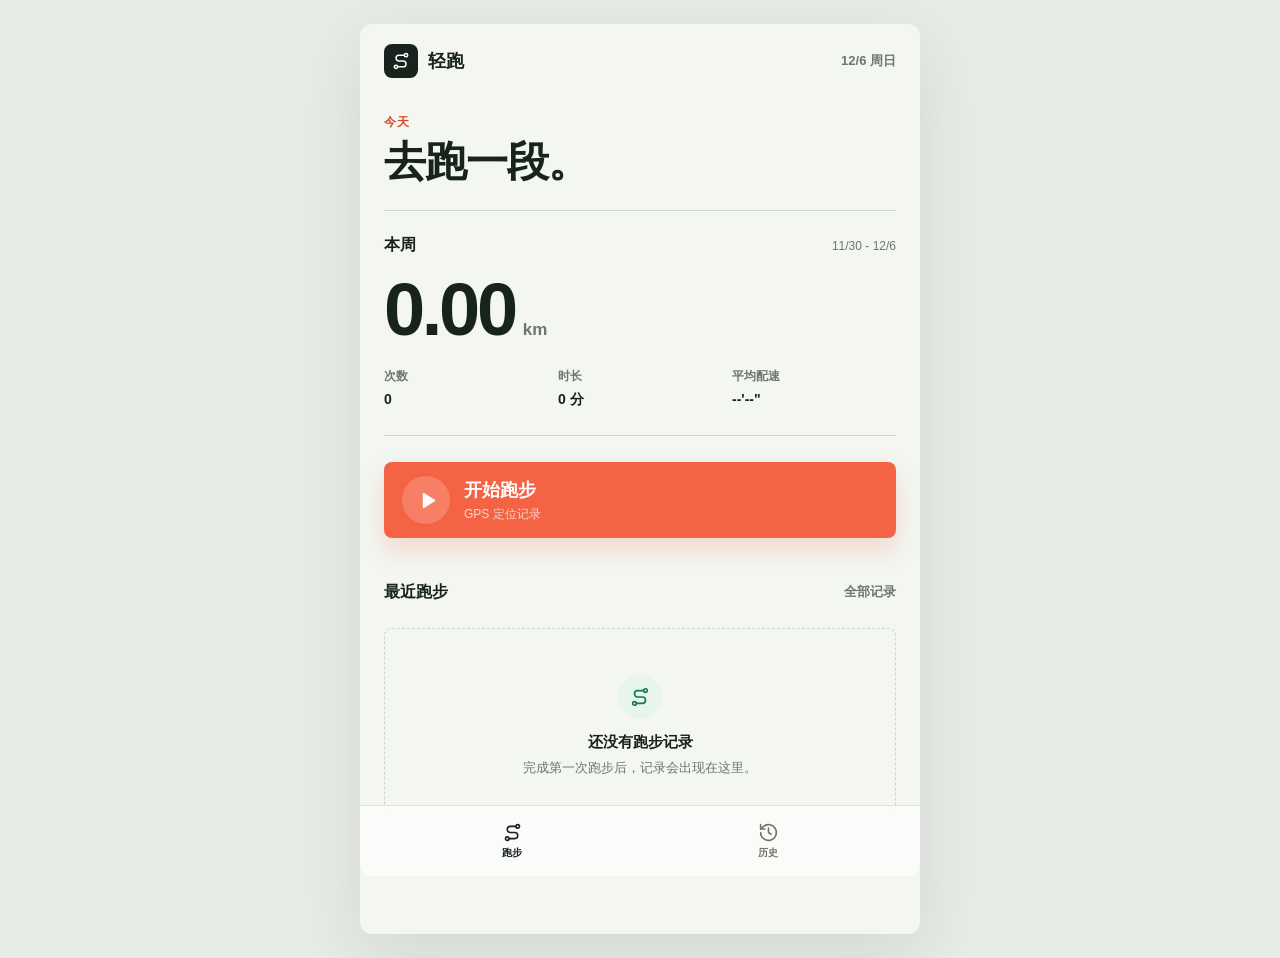
==== index.html @ bbe7cdc9 "Add files via upload" ====
<!doctype html>
<html lang="zh-CN">
  <head>
    <meta charset="UTF-8" />
    <meta name="viewport" content="width=device-width, initial-scale=1, viewport-fit=cover" />
    <meta name="theme-color" content="#f3f6f1" />
    <meta name="apple-mobile-web-app-capable" content="yes" />
    <meta name="apple-mobile-web-app-status-bar-style" content="default" />
    <meta name="apple-mobile-web-app-title" content="轻跑" />
    <meta name="format-detection" content="telephone=no" />
    <meta name="description" content="轻跑，一款专注记录跑步的手机应用。" />
    <title>轻跑</title>
    <link rel="manifest" href="./manifest.webmanifest" />
    <link rel="icon" href="./icon-192.png" sizes="192x192" />
    <link rel="apple-touch-icon" href="./apple-touch-icon.png" />
    <link rel="stylesheet" href="./styles.css" />
  </head>
  <body>
    <svg class="icon-sprite" aria-hidden="true">
      <symbol id="i-route" viewBox="0 0 24 24">
        <circle cx="6" cy="19" r="2"></circle>
        <circle cx="18" cy="5" r="2"></circle>
        <path d="M8 19h6.5a3.5 3.5 0 0 0 0-7h-5a3.5 3.5 0 0 1 0-7H16"></path>
      </symbol>
      <symbol id="i-history" viewBox="0 0 24 24">
        <path d="M3 12a9 9 0 1 0 3-6.7L3 8"></path>
        <path d="M3 3v5h5"></path>
        <path d="M12 7v5l3 2"></path>
      </symbol>
      <symbol id="i-play" viewBox="0 0 24 24">
        <path d="m8 5 11 7-11 7V5Z"></path>
      </symbol>
      <symbol id="i-pause" viewBox="0 0 24 24">
        <rect x="7" y="5" width="3.5" height="14" rx="1"></rect>
        <rect x="14" y="5" width="3.5" height="14" rx="1"></rect>
      </symbol>
      <symbol id="i-stop" viewBox="0 0 24 24">
        <rect x="6" y="6" width="12" height="12" rx="2"></rect>
      </symbol>
      <symbol id="i-arrow-left" viewBox="0 0 24 24">
        <path d="m15 18-6-6 6-6"></path>
      </symbol>
      <symbol id="i-map-pin" viewBox="0 0 24 24">
        <path d="M20 10c0 5-8 11-8 11S4 15 4 10a8 8 0 1 1 16 0Z"></path>
        <circle cx="12" cy="10" r="2.5"></circle>
      </symbol>
      <symbol id="i-navigation" viewBox="0 0 24 24">
        <path d="m3 11 18-8-8 18-2-8-8-2Z"></path>
      </symbol>
      <symbol id="i-clock" viewBox="0 0 24 24">
        <circle cx="12" cy="12" r="9"></circle>
        <path d="M12 7v5l3 2"></path>
      </symbol>
      <symbol id="i-alert" viewBox="0 0 24 24">
        <circle cx="12" cy="12" r="9"></circle>
        <path d="M12 7v6"></path>
        <path d="M12 17h.01"></path>
      </symbol>
      <symbol id="i-signal" viewBox="0 0 24 24">
        <path d="M5 18a10 10 0 0 1 14 0"></path>
        <path d="M8 15a6 6 0 0 1 8 0"></path>
        <path d="M11 12a2 2 0 0 1 2 0"></path>
        <circle cx="12" cy="19" r=".5"></circle>
      </symbol>
    </svg>

    <div class="app-shell">
      <header class="topbar" id="topbar">
        <div class="brand" aria-label="轻跑">
          <span class="brand-mark" aria-hidden="true">
            <svg class="icon"><use href="#i-route"></use></svg>
          </span>
          <span class="brand-name">轻跑</span>
        </div>
        <span class="today" id="today-label"></span>
      </header>

      <main id="main-content">
        <section class="view is-active" id="home-view" data-view="home" aria-labelledby="home-title">
          <div class="page-intro">
            <p class="eyebrow">今天</p>
            <h1 id="home-title">去跑一段。</h1>
          </div>

          <section class="week-band" aria-labelledby="week-label">
            <div class="band-heading">
              <h2 id="week-label">本周</h2>
              <span id="week-range"></span>
            </div>
            <div class="week-distance">
              <span class="stat-number" id="week-distance">0.00</span>
              <span class="stat-unit">km</span>
            </div>
            <div class="week-meta">
              <div>
                <span class="meta-label">次数</span>
                <strong id="week-count">0</strong>
              </div>
              <div>
                <span class="meta-label">时长</span>
                <strong id="week-duration">0 分</strong>
              </div>
              <div>
                <span class="meta-label">平均配速</span>
                <strong id="week-pace">--'--"</strong>
              </div>
            </div>
          </section>

          <button class="start-button" id="start-run-button" type="button">
            <span class="start-icon">
              <svg class="icon"><use href="#i-play"></use></svg>
            </span>
            <span>
              <strong>开始跑步</strong>
              <small>GPS 定位记录</small>
            </span>
          </button>

          <section class="recent-section" aria-labelledby="recent-title">
            <div class="section-heading">
              <h2 id="recent-title">最近跑步</h2>
              <button class="text-button" type="button" data-go-history>全部记录</button>
            </div>
            <div id="latest-run"></div>
          </section>
        </section>

        <section class="view" id="history-view" data-view="history" aria-labelledby="history-title">
          <div class="page-intro history-intro">
            <p class="eyebrow">记录</p>
            <h1 id="history-title">跑步历史</h1>
          </div>
          <section class="history-summary" aria-label="历史统计">
            <div>
              <span>累计距离</span>
              <strong id="total-distance">0.00 km</strong>
            </div>
            <div>
              <span>累计次数</span>
              <strong id="total-count">0 次</strong>
            </div>
          </section>
          <div id="history-list" class="history-list"></div>
        </section>

        <section class="view" id="record-view" data-view="record" aria-labelledby="record-title">
          <button class="back-button" id="record-back-button" type="button">
            <svg class="icon"><use href="#i-arrow-left"></use></svg>
            <span>返回</span>
          </button>
          <div class="record-heading">
            <p class="eyebrow" id="record-date"></p>
            <h1 id="record-title">跑步记录</h1>
          </div>
          <section class="record-distance-block">
            <span class="record-distance" id="record-distance">0.00</span>
            <span class="stat-unit">km</span>
          </section>
          <section class="route-panel" aria-label="跑步路线">
            <div class="route-canvas" id="record-route"></div>
          </section>
          <div class="record-stats">
            <div>
              <svg class="icon"><use href="#i-clock"></use></svg>
              <span>跑步时长</span>
              <strong id="record-duration">00:00</strong>
            </div>
            <div>
              <svg class="icon"><use href="#i-navigation"></use></svg>
              <span>平均配速</span>
              <strong id="record-pace">--'--"</strong>
            </div>
          </div>
          <p class="record-note" id="record-note"></p>
        </section>
      </main>

      <nav class="tabbar" id="tabbar" aria-label="主导航">
        <button class="tab is-active" type="button" data-tab="home" aria-current="page">
          <svg class="icon"><use href="#i-route"></use></svg>
          <span>跑步</span>
        </button>
        <button class="tab" type="button" data-tab="history">
          <svg class="icon"><use href="#i-history"></use></svg>
          <span>历史</span>
        </button>
      </nav>
    </div>

    <section class="run-screen" id="run-view" aria-labelledby="run-title" hidden>
      <header class="run-header">
        <div>
          <p class="eyebrow" id="run-kicker">准备出发</p>
          <h1 id="run-title">跑步中</h1>
        </div>
        <div class="gps-badge" id="gps-badge">
          <span class="status-dot"></span>
          <span id="gps-label">正在定位</span>
        </div>
      </header>

      <div class="run-reading">
        <p class="run-label">距离</p>
        <div class="run-distance-line">
          <span id="live-distance">0.00</span>
          <small>km</small>
        </div>
      </div>

      <div class="live-grid">
        <div>
          <span class="meta-label">时长</span>
          <strong id="live-duration">00:00</strong>
        </div>
        <div>
          <span class="meta-label">平均配速</span>
          <strong id="live-pace">--'--"</strong>
        </div>
      </div>

      <div class="signal-message" id="signal-message" role="status">
        <span class="signal-symbol">
          <svg class="icon"><use href="#i-signal"></use></svg>
        </span>
        <p id="signal-text">正在获取准确位置，请稍候。</p>
      </div>

      <div class="live-route" id="live-route" aria-label="当前路线"></div>

      <div class="run-controls">
        <button class="control-button control-secondary" id="pause-button" type="button" disabled>
          <svg class="icon"><use href="#i-pause"></use></svg>
          <span>暂停</span>
        </button>
        <button class="control-button control-danger" id="end-button" type="button" disabled>
          <svg class="icon"><use href="#i-stop"></use></svg>
          <span>结束</span>
        </button>
      </div>
    </section>

    <dialog class="app-dialog" id="app-dialog">
      <div class="dialog-content">
        <span class="dialog-icon" id="dialog-icon">
          <svg class="icon"><use href="#i-alert"></use></svg>
        </span>
        <h2 id="dialog-title">提示</h2>
        <p id="dialog-message"></p>
        <div class="dialog-actions" id="dialog-actions"></div>
      </div>
    </dialog>

    <div class="toast" id="toast" role="status" aria-live="polite"></div>

    <noscript>
      <div class="noscript">请开启 JavaScript 后使用轻跑。</div>
    </noscript>

    <script type="module" src="./app.js"></script>
  </body>
</html>
---- styles.css ----
:root {
  color-scheme: light;
  --bg: #f3f6f1;
  --surface: #fbfcfa;
  --surface-strong: #ffffff;
  --ink: #17231c;
  --muted: #6c776f;
  --line: #dce4dd;
  --line-strong: #cbd6cd;
  --coral: #f46343;
  --coral-dark: #d84b2d;
  --coral-soft: #fff0eb;
  --mint: #cbefda;
  --mint-soft: #e8f5ed;
  --green: #18784d;
  --danger: #be3d2a;
  --shadow: 0 16px 44px rgb(26 43 33 / 10%);
  --font:
    -apple-system, BlinkMacSystemFont, "SF Pro Display", "Segoe UI", "PingFang SC",
    "Hiragino Sans GB", "Microsoft YaHei", sans-serif;
}

* {
  box-sizing: border-box;
}

[hidden] {
  display: none !important;
}

html {
  background: var(--bg);
  -webkit-text-size-adjust: 100%;
  text-size-adjust: 100%;
}

body {
  min-width: 320px;
  min-height: 100vh;
  margin: 0;
  background: var(--bg);
  color: var(--ink);
  font-family: var(--font);
  overscroll-behavior-y: none;
  -webkit-font-smoothing: antialiased;
}

button {
  margin: 0;
  border: 0;
  color: inherit;
  font: inherit;
  -webkit-tap-highlight-color: transparent;
}

button:not(:disabled) {
  cursor: pointer;
}

button:disabled {
  cursor: default;
}

button:focus-visible {
  outline: 3px solid rgb(244 99 67 / 34%);
  outline-offset: 3px;
}

.icon-sprite {
  position: absolute;
  width: 0;
  height: 0;
  overflow: hidden;
}

.icon {
  width: 22px;
  height: 22px;
  fill: none;
  stroke: currentColor;
  stroke-linecap: round;
  stroke-linejoin: round;
  stroke-width: 1.8;
}

.app-shell {
  position: relative;
  width: 100%;
  max-width: 560px;
  min-height: 100vh;
  margin: 0 auto;
  background: var(--bg);
}

.topbar {
  display: flex;
  align-items: center;
  justify-content: space-between;
  min-height: calc(68px + env(safe-area-inset-top));
  padding: calc(18px + env(safe-area-inset-top)) 24px 12px;
}

.brand {
  display: flex;
  gap: 10px;
  align-items: center;
}

.brand-mark {
  display: grid;
  width: 34px;
  height: 34px;
  place-items: center;
  border-radius: 8px;
  background: var(--ink);
  color: var(--surface);
}

.brand-mark .icon {
  width: 20px;
  height: 20px;
}

.brand-name {
  font-size: 18px;
  font-weight: 750;
  letter-spacing: 0;
}

.today {
  color: var(--muted);
  font-size: 13px;
  font-weight: 600;
}

#main-content {
  padding: 0 24px calc(108px + env(safe-area-inset-bottom));
}

.view {
  display: none;
  animation: view-in 180ms ease-out;
}

.view.is-active {
  display: block;
}

.page-intro {
  padding: 22px 0 26px;
}

.eyebrow {
  margin: 0 0 8px;
  color: var(--coral-dark);
  font-size: 12px;
  font-weight: 800;
  letter-spacing: 0.08em;
}

h1,
h2,
p {
  overflow-wrap: anywhere;
}

h1 {
  margin: 0;
  font-size: clamp(32px, 9vw, 42px);
  font-weight: 760;
  letter-spacing: -0.025em;
  line-height: 1.08;
}

h2 {
  margin: 0;
  font-size: 16px;
  font-weight: 750;
}

.week-band {
  padding: 24px 0 26px;
  border-top: 1px solid var(--line-strong);
  border-bottom: 1px solid var(--line-strong);
}

.band-heading {
  display: flex;
  align-items: baseline;
  justify-content: space-between;
  margin-bottom: 20px;
}

.band-heading span {
  color: var(--muted);
  font-size: 12px;
}

.week-distance {
  display: flex;
  align-items: baseline;
  gap: 8px;
  min-width: 0;
  margin-bottom: 24px;
}

.stat-number {
  font-size: clamp(54px, 15vw, 74px);
  font-variant-numeric: tabular-nums;
  font-weight: 720;
  letter-spacing: -0.045em;
  line-height: 0.92;
}

.stat-unit {
  color: var(--muted);
  font-size: 17px;
  font-weight: 700;
}

.week-meta {
  display: grid;
  grid-template-columns: repeat(3, minmax(0, 1fr));
  gap: 10px;
}

.week-meta > div {
  min-width: 0;
}

.week-meta strong {
  display: block;
  margin-top: 6px;
  font-size: 14px;
  font-variant-numeric: tabular-nums;
  font-weight: 700;
}

.meta-label {
  display: block;
  color: var(--muted);
  font-size: 12px;
  font-weight: 600;
}

.start-button {
  display: flex;
  width: 100%;
  min-height: 76px;
  margin: 26px 0 32px;
  padding: 13px 18px;
  align-items: center;
  gap: 14px;
  border-radius: 8px;
  background: var(--coral);
  box-shadow: 0 12px 24px rgb(244 99 67 / 20%);
  color: white;
  text-align: left;
  transition:
    background 150ms ease,
    transform 150ms ease;
}

.start-button:active {
  background: var(--coral-dark);
  transform: scale(0.985);
}

.start-icon {
  display: grid;
  flex: 0 0 48px;
  width: 48px;
  height: 48px;
  place-items: center;
  border-radius: 50%;
  background: rgb(255 255 255 / 18%);
}

.start-icon .icon {
  width: 23px;
  height: 23px;
  margin-left: 2px;
  fill: currentColor;
  stroke: currentColor;
}

.start-button strong,
.start-button small {
  display: block;
}

.start-button strong {
  font-size: 18px;
  font-weight: 760;
}

.start-button small {
  margin-top: 4px;
  color: rgb(255 255 255 / 72%);
  font-size: 12px;
}

.section-heading {
  display: flex;
  align-items: center;
  justify-content: space-between;
  margin-bottom: 14px;
}

.text-button {
  display: inline-flex;
  min-height: 44px;
  padding: 8px 0 8px 12px;
  align-items: center;
  background: transparent;
  color: var(--muted);
  font-size: 13px;
  font-weight: 650;
}

.recent-item {
  display: flex;
  width: 100%;
  min-height: 94px;
  padding: 16px 0;
  align-items: center;
  justify-content: space-between;
  gap: 18px;
  border-top: 1px solid var(--line);
  background: transparent;
  text-align: left;
}

.recent-item:last-child {
  border-bottom: 1px solid var(--line);
}

.run-item-date {
  display: block;
  margin-bottom: 6px;
  color: var(--muted);
  font-size: 12px;
  font-weight: 600;
}

.run-item-metrics {
  display: flex;
  align-items: baseline;
  gap: 8px;
}

.run-item-distance {
  font-size: 25px;
  font-variant-numeric: tabular-nums;
  font-weight: 720;
  letter-spacing: -0.02em;
}

.run-item-unit {
  color: var(--muted);
  font-size: 12px;
  font-weight: 650;
}

.run-item-details {
  flex: 0 0 auto;
  color: var(--muted);
  font-size: 12px;
  font-variant-numeric: tabular-nums;
  text-align: right;
  line-height: 1.7;
}

.empty-block {
  padding: 46px 20px;
  border: 1px dashed var(--line-strong);
  border-radius: 8px;
  text-align: center;
}

.empty-icon {
  display: grid;
  width: 44px;
  height: 44px;
  margin: 0 auto 14px;
  place-items: center;
  border-radius: 50%;
  background: var(--mint-soft);
  color: var(--green);
}

.empty-block h3 {
  margin: 0 0 6px;
  font-size: 15px;
}

.empty-block p {
  margin: 0;
  color: var(--muted);
  font-size: 13px;
  line-height: 1.6;
}

.history-intro {
  padding-bottom: 20px;
}

.history-summary {
  display: grid;
  grid-template-columns: 1fr 1fr;
  margin-bottom: 30px;
  border-top: 1px solid var(--line-strong);
  border-bottom: 1px solid var(--line-strong);
}

.history-summary div {
  padding: 18px 0;
}

.history-summary div + div {
  padding-left: 18px;
  border-left: 1px solid var(--line);
}

.history-summary span {
  display: block;
  margin-bottom: 7px;
  color: var(--muted);
  font-size: 12px;
  font-weight: 600;
}

.history-summary strong {
  font-size: 17px;
  font-variant-numeric: tabular-nums;
}

.history-list:not(:empty) {
  padding-top: 2px;
}

.history-button {
  display: grid;
  width: 100%;
  min-height: 86px;
  padding: 17px 0;
  grid-template-columns: 48px minmax(0, 1fr) auto;
  align-items: center;
  gap: 14px;
  border-top: 1px solid var(--line);
  background: transparent;
  text-align: left;
}

.history-button:last-child {
  border-bottom: 1px solid var(--line);
}

.date-tile {
  display: flex;
  width: 48px;
  height: 48px;
  flex-direction: column;
  align-items: center;
  justify-content: center;
  border-radius: 8px;
  background: var(--surface-strong);
}

.date-tile strong {
  font-size: 17px;
  font-variant-numeric: tabular-nums;
  line-height: 1.1;
}

.date-tile span {
  margin-top: 4px;
  color: var(--muted);
  font-size: 10px;
}

.history-main {
  min-width: 0;
}

.history-main strong {
  display: block;
  font-size: 16px;
  font-variant-numeric: tabular-nums;
}

.history-main span {
  display: block;
  margin-top: 5px;
  color: var(--muted);
  font-size: 12px;
}

.history-arrow {
  color: var(--muted);
  font-size: 22px;
  transform: rotate(180deg);
}

.back-button {
  display: inline-flex;
  min-height: 44px;
  margin-left: -10px;
  padding: 8px 10px;
  align-items: center;
  gap: 3px;
  background: transparent;
  color: var(--muted);
  font-size: 14px;
  font-weight: 650;
}

.record-heading {
  padding: 14px 0 10px;
}

.record-heading h1 {
  font-size: 30px;
}

.record-distance-block {
  display: flex;
  align-items: baseline;
  gap: 9px;
  padding: 10px 0 24px;
}

.record-distance {
  font-size: clamp(58px, 17vw, 78px);
  font-variant-numeric: tabular-nums;
  font-weight: 720;
  letter-spacing: -0.045em;
  line-height: 1;
}

.route-panel {
  position: relative;
  overflow: hidden;
  width: 100%;
  aspect-ratio: 16 / 10;
  border: 1px solid var(--line);
  border-radius: 8px;
  background: var(--mint-soft);
}

.route-canvas {
  width: 100%;
  height: 100%;
}

.route-canvas svg {
  display: block;
  width: 100%;
  height: 100%;
}

.route-empty {
  display: grid;
  width: 100%;
  height: 100%;
  padding: 24px;
  place-content: center;
  justify-items: center;
  gap: 8px;
  color: var(--muted);
  text-align: center;
}

.route-empty .icon {
  width: 28px;
  height: 28px;
  color: var(--green);
}

.route-empty p {
  margin: 0;
  font-size: 13px;
}

.record-stats {
  display: grid;
  grid-template-columns: 1fr 1fr;
  margin-top: 20px;
  border-top: 1px solid var(--line-strong);
  border-bottom: 1px solid var(--line-strong);
}

.record-stats > div {
  padding: 19px 0;
}

.record-stats > div + div {
  padding-left: 18px;
  border-left: 1px solid var(--line);
}

.record-stats .icon {
  width: 17px;
  height: 17px;
  margin-bottom: 9px;
  color: var(--muted);
}

.record-stats span {
  display: block;
  margin-bottom: 7px;
  color: var(--muted);
  font-size: 12px;
}

.record-stats strong {
  font-size: 18px;
  font-variant-numeric: tabular-nums;
}

.record-note {
  margin: 16px 0 0;
  color: var(--muted);
  font-size: 12px;
  line-height: 1.65;
}

.tabbar {
  position: fixed;
  z-index: 20;
  right: 0;
  bottom: 0;
  left: 50%;
  display: grid;
  width: min(100%, 560px);
  padding: 8px 24px calc(8px + env(safe-area-inset-bottom));
  grid-template-columns: 1fr 1fr;
  border-top: 1px solid var(--line);
  background: rgb(251 252 250 / 96%);
  transform: translateX(-50%);
  backdrop-filter: blur(16px);
  -webkit-backdrop-filter: blur(16px);
}

.tab {
  display: flex;
  min-height: 54px;
  flex-direction: column;
  align-items: center;
  justify-content: center;
  gap: 3px;
  border-radius: 8px;
  background: transparent;
  color: var(--muted);
  font-size: 10px;
  font-weight: 650;
}

.tab .icon {
  width: 21px;
  height: 21px;
}

.tab.is-active {
  color: var(--ink);
}

.run-screen {
  position: fixed;
  z-index: 30;
  top: 0;
  bottom: 0;
  left: 50%;
  display: flex;
  width: min(100%, 560px);
  min-height: 100dvh;
  padding:
    calc(24px + env(safe-area-inset-top)) 24px
    calc(22px + env(safe-area-inset-bottom));
  flex-direction: column;
  overflow: auto;
  background: var(--bg);
  transform: translateX(-50%);
}

.run-header {
  display: flex;
  align-items: flex-start;
  justify-content: space-between;
  gap: 20px;
}

.run-header h1 {
  font-size: 26px;
}

.gps-badge {
  display: flex;
  min-height: 30px;
  padding: 7px 10px;
  align-items: center;
  gap: 6px;
  border: 1px solid var(--line);
  border-radius: 999px;
  background: var(--surface);
  color: var(--muted);
  font-size: 11px;
  font-weight: 650;
  white-space: nowrap;
}

.status-dot {
  width: 7px;
  height: 7px;
  border-radius: 50%;
  background: #d7a42c;
}

.gps-badge.is-live {
  color: var(--green);
}

.gps-badge.is-live .status-dot {
  background: #25a56b;
}

.gps-badge.is-warning .status-dot {
  background: var(--coral);
}

.run-reading {
  padding: 24px 0 20px;
}

.run-label {
  margin: 0 0 4px;
  color: var(--muted);
  font-size: 13px;
  font-weight: 650;
}

.run-distance-line {
  display: flex;
  align-items: baseline;
  gap: 9px;
  min-width: 0;
}

#live-distance {
  font-size: clamp(68px, 23vw, 104px);
  font-variant-numeric: tabular-nums;
  font-weight: 730;
  letter-spacing: -0.055em;
  line-height: 0.92;
}

.run-distance-line small {
  color: var(--muted);
  font-size: 17px;
  font-weight: 700;
}

.live-grid {
  display: grid;
  padding: 20px 0;
  grid-template-columns: 1fr 1fr;
  border-top: 1px solid var(--line-strong);
  border-bottom: 1px solid var(--line-strong);
}

.live-grid > div + div {
  padding-left: 22px;
  border-left: 1px solid var(--line);
}

.live-grid strong {
  display: block;
  margin-top: 7px;
  font-size: 24px;
  font-variant-numeric: tabular-nums;
}

.signal-message {
  display: flex;
  margin-top: 14px;
  padding: 12px 14px;
  align-items: center;
  gap: 10px;
  border-radius: 8px;
  background: var(--surface);
  color: var(--muted);
}

.signal-message.is-warning {
  background: var(--coral-soft);
  color: var(--danger);
}

.signal-message.is-good {
  background: var(--mint-soft);
  color: var(--green);
}

.signal-symbol {
  display: grid;
  flex: 0 0 30px;
  width: 30px;
  height: 30px;
  place-items: center;
  border-radius: 50%;
  background: rgb(255 255 255 / 55%);
}

.signal-symbol .icon {
  width: 17px;
  height: 17px;
}

.signal-message p {
  margin: 0;
  font-size: 12px;
  font-weight: 600;
  line-height: 1.45;
}

.live-route {
  position: relative;
  flex: 1 1 130px;
  min-height: 104px;
}

.live-route svg {
  display: block;
  width: 100%;
  height: 100%;
}

.live-route-empty {
  position: absolute;
  inset: 0;
  display: grid;
  place-items: center;
  color: var(--muted);
  font-size: 12px;
}

.run-controls {
  display: grid;
  grid-template-columns: 1fr 1fr;
  gap: 12px;
  padding-top: 16px;
}

.control-button {
  display: flex;
  min-height: 64px;
  align-items: center;
  justify-content: center;
  gap: 9px;
  border-radius: 8px;
  font-size: 16px;
  font-weight: 720;
}

.control-button:disabled {
  opacity: 0.45;
}

.control-secondary {
  background: var(--ink);
  color: white;
}

.control-secondary.is-resume {
  background: var(--green);
}

.control-danger {
  border: 1px solid rgb(244 99 67 / 24%);
  background: var(--coral-soft);
  color: var(--danger);
}

.app-dialog {
  width: min(calc(100% - 40px), 420px);
  max-width: none;
  padding: 0;
  border: 0;
  border-radius: 12px;
  background: var(--surface-strong);
  box-shadow: var(--shadow);
  color: var(--ink);
}

.app-dialog::backdrop {
  background: rgb(15 26 19 / 44%);
  backdrop-filter: blur(4px);
  -webkit-backdrop-filter: blur(4px);
}

.dialog-content {
  padding: 26px 24px 20px;
}

.dialog-icon {
  display: none;
  width: 42px;
  height: 42px;
  margin-bottom: 16px;
  place-items: center;
  border-radius: 50%;
  background: var(--coral-soft);
  color: var(--danger);
}

.dialog-icon.is-visible {
  display: grid;
}

.app-dialog h2 {
  margin-bottom: 9px;
  font-size: 21px;
}

.app-dialog p {
  margin: 0;
  color: var(--muted);
  font-size: 14px;
  line-height: 1.65;
  white-space: pre-line;
}

.dialog-actions {
  display: grid;
  gap: 9px;
  margin-top: 24px;
}

.dialog-actions button {
  min-height: 50px;
  padding: 11px 16px;
  border-radius: 8px;
  background: var(--ink);
  color: white;
  font-size: 15px;
  font-weight: 700;
}

.dialog-actions button.is-secondary {
  border: 1px solid var(--line);
  background: var(--surface);
  color: var(--ink);
}

.dialog-actions button.is-danger {
  background: var(--coral);
}

.toast {
  position: fixed;
  z-index: 50;
  right: 24px;
  bottom: calc(100px + env(safe-area-inset-bottom));
  left: 24px;
  width: fit-content;
  max-width: min(360px, calc(100% - 48px));
  margin: 0 auto;
  padding: 11px 16px;
  border-radius: 8px;
  background: var(--ink);
  box-shadow: var(--shadow);
  color: white;
  font-size: 13px;
  font-weight: 600;
  opacity: 0;
  pointer-events: none;
  transform: translateY(8px);
  transition:
    opacity 160ms ease,
    transform 160ms ease;
}

.toast.is-visible {
  opacity: 1;
  transform: translateY(0);
}

.noscript {
  position: fixed;
  inset: 20px;
  z-index: 100;
  display: grid;
  place-items: center;
  border-radius: 8px;
  background: var(--surface);
  color: var(--ink);
  font-weight: 700;
}

@keyframes view-in {
  from {
    opacity: 0;
    transform: translateY(4px);
  }
  to {
    opacity: 1;
    transform: translateY(0);
  }
}

@media (min-width: 700px) {
  body {
    padding: 24px 0;
    background: #e7ece7;
  }

  .app-shell {
    min-height: calc(100vh - 48px);
    border-radius: 12px;
    box-shadow: 0 22px 70px rgb(26 43 33 / 10%);
    overflow: hidden;
  }

  .tabbar {
    bottom: 24px;
    border-radius: 0 0 12px 12px;
  }

  .run-screen {
    top: 24px;
    bottom: 24px;
    min-height: auto;
    border-radius: 12px;
  }
}

@media (max-width: 359px) {
  .topbar,
  #main-content,
  .run-screen {
    padding-right: 18px;
    padding-left: 18px;
  }

  .tabbar {
    padding-right: 18px;
    padding-left: 18px;
  }

  #live-distance {
    font-size: 64px;
  }
}

@media (prefers-reduced-motion: reduce) {
  *,
  *::before,
  *::after {
    scroll-behavior: auto !important;
    animation-duration: 0.01ms !important;
    animation-iteration-count: 1 !important;
    transition-duration: 0.01ms !important;
  }
}
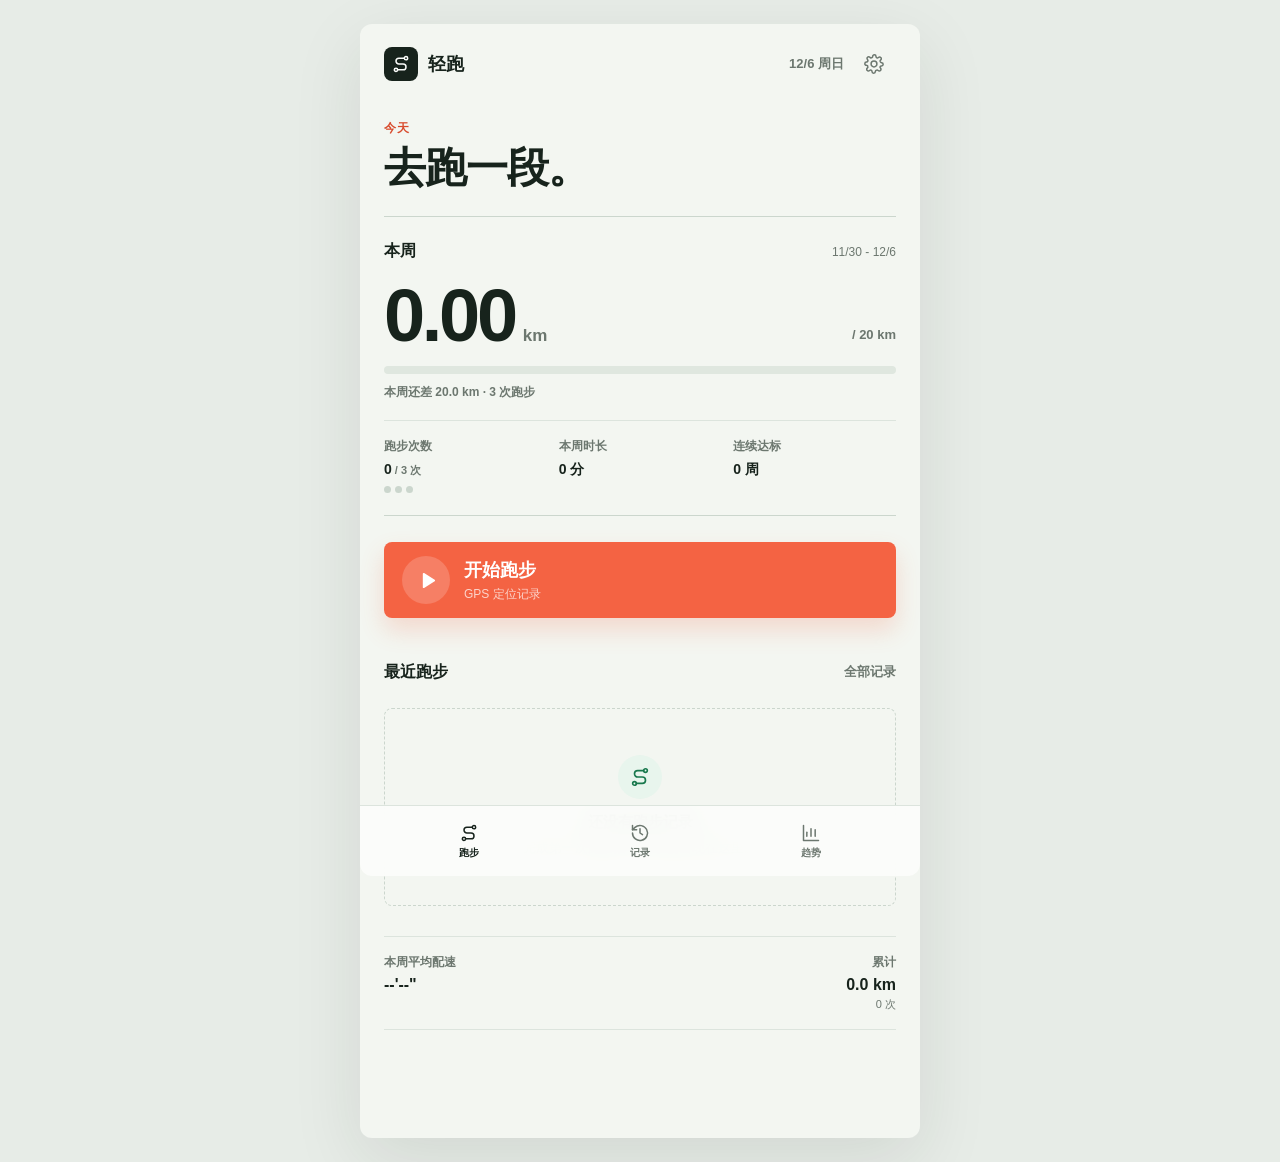
==== commit 6b153a61: "Add files via upload" ====
--- a/index.html
+++ b/index.html
@@ -14,6 +14,7 @@
     <link rel="icon" href="./icon-192.png" sizes="192x192" />
     <link rel="apple-touch-icon" href="./apple-touch-icon.png" />
     <link rel="stylesheet" href="./styles.css" />
+    <link rel="stylesheet" href="./styles-v2.css" />
   </head>
   <body>
     <svg class="icon-sprite" aria-hidden="true">
@@ -62,6 +63,58 @@
         <path d="M11 12a2 2 0 0 1 2 0"></path>
         <circle cx="12" cy="19" r=".5"></circle>
       </symbol>
+      <symbol id="i-chart" viewBox="0 0 24 24">
+        <path d="M3 3v18h18"></path>
+        <path d="M7 16v-5"></path>
+        <path d="M12 16V7"></path>
+        <path d="M17 16v-8"></path>
+      </symbol>
+      <symbol id="i-settings" viewBox="0 0 24 24">
+        <path d="M12 15.5a3.5 3.5 0 1 0 0-7 3.5 3.5 0 0 0 0 7Z"></path>
+        <path d="M19.4 15a1.7 1.7 0 0 0 .34 1.88l.06.06a2 2 0 1 1-2.83 2.83l-.06-.06A1.7 1.7 0 0 0 15 19.4a1.7 1.7 0 0 0-1 .6 1.7 1.7 0 0 0-.4 1.1V21a2 2 0 1 1-4 0v-.09A1.7 1.7 0 0 0 8.6 19.4a1.7 1.7 0 0 0-1.88.34l-.06.06a2 2 0 1 1-2.83-2.83l.06-.06A1.7 1.7 0 0 0 4.6 15a1.7 1.7 0 0 0-.6-1 1.7 1.7 0 0 0-1.1-.4H3a2 2 0 1 1 0-4h.09A1.7 1.7 0 0 0 4.6 8.6a1.7 1.7 0 0 0-.34-1.88l-.06-.06a2 2 0 1 1 2.83-2.83l.06.06A1.7 1.7 0 0 0 9 4.6a1.7 1.7 0 0 0 1-.6 1.7 1.7 0 0 0 .4-1.1V3a2 2 0 1 1 4 0v.09A1.7 1.7 0 0 0 15.4 4.6a1.7 1.7 0 0 0 1.88-.34l.06-.06a2 2 0 1 1 2.83 2.83l-.06.06A1.7 1.7 0 0 0 19.4 9c.13.37.35.7.64.97.3.27.68.42 1.08.43H21a2 2 0 1 1 0 4h-.09a1.7 1.7 0 0 0-1.51.6Z"></path>
+      </symbol>
+      <symbol id="i-download" viewBox="0 0 24 24">
+        <path d="M12 3v12"></path>
+        <path d="m7 10 5 5 5-5"></path>
+        <path d="M5 21h14"></path>
+      </symbol>
+      <symbol id="i-upload" viewBox="0 0 24 24">
+        <path d="M12 16V4"></path>
+        <path d="m7 9 5-5 5 5"></path>
+        <path d="M5 21h14"></path>
+      </symbol>
+      <symbol id="i-trash" viewBox="0 0 24 24">
+        <path d="M3 6h18"></path>
+        <path d="M8 6V4h8v2"></path>
+        <path d="m19 6-1 15H6L5 6"></path>
+        <path d="M10 11v5"></path>
+        <path d="M14 11v5"></path>
+      </symbol>
+      <symbol id="i-trophy" viewBox="0 0 24 24">
+        <path d="M8 21h8"></path>
+        <path d="M12 17v4"></path>
+        <path d="M7 4h10v4a5 5 0 0 1-10 0V4Z"></path>
+        <path d="M7 6H4v2a4 4 0 0 0 4 4"></path>
+        <path d="M17 6h3v2a4 4 0 0 1-4 4"></path>
+      </symbol>
+      <symbol id="i-target" viewBox="0 0 24 24">
+        <circle cx="12" cy="12" r="9"></circle>
+        <circle cx="12" cy="12" r="5"></circle>
+        <circle cx="12" cy="12" r="1"></circle>
+      </symbol>
+      <symbol id="i-calendar" viewBox="0 0 24 24">
+        <rect x="3" y="5" width="18" height="16" rx="2"></rect>
+        <path d="M16 3v4"></path>
+        <path d="M8 3v4"></path>
+        <path d="M3 10h18"></path>
+      </symbol>
+      <symbol id="i-chevron-right" viewBox="0 0 24 24">
+        <path d="m9 18 6-6-6-6"></path>
+      </symbol>
+      <symbol id="i-close" viewBox="0 0 24 24">
+        <path d="M18 6 6 18"></path>
+        <path d="m6 6 12 12"></path>
+      </symbol>
     </svg>
 
     <div class="app-shell">
@@ -72,7 +125,12 @@
           </span>
           <span class="brand-name">轻跑</span>
         </div>
-        <span class="today" id="today-label"></span>
+        <div class="topbar-actions">
+          <span class="today" id="today-label"></span>
+          <button class="icon-button" id="settings-button" type="button" aria-label="打开设置">
+            <svg class="icon"><use href="#i-settings"></use></svg>
+          </button>
+        </div>
       </header>
 
       <main id="main-content">
@@ -82,27 +140,43 @@
             <h1 id="home-title">去跑一段。</h1>
           </div>
 
-          <section class="week-band" aria-labelledby="week-label">
+          <section class="goal-band" aria-labelledby="week-label">
             <div class="band-heading">
               <h2 id="week-label">本周</h2>
               <span id="week-range"></span>
             </div>
-            <div class="week-distance">
-              <span class="stat-number" id="week-distance">0.00</span>
-              <span class="stat-unit">km</span>
-            </div>
-            <div class="week-meta">
+            <div class="goal-distance-line">
+              <div class="week-distance">
+                <span class="stat-number" id="week-distance">0.00</span>
+                <span class="stat-unit">km</span>
+              </div>
+              <span class="goal-target" id="week-distance-target">/ 20 km</span>
+            </div>
+            <div
+              class="goal-progress"
+              id="week-distance-progress"
+              role="progressbar"
+              aria-label="周距离目标"
+              aria-valuemin="0"
+              aria-valuemax="20"
+              aria-valuenow="0"
+            >
+              <span id="week-distance-bar"></span>
+            </div>
+            <p class="goal-remaining" id="week-goal-remaining">本周还差 20.0 km</p>
+            <div class="goal-meta">
               <div>
-                <span class="meta-label">次数</span>
-                <strong id="week-count">0</strong>
+                <span class="meta-label">跑步次数</span>
+                <strong><span id="week-count">0</span><small id="week-count-target"> / 3 次</small></strong>
+                <div class="goal-dots" id="week-count-dots" aria-hidden="true"></div>
               </div>
               <div>
-                <span class="meta-label">时长</span>
+                <span class="meta-label">本周时长</span>
                 <strong id="week-duration">0 分</strong>
               </div>
               <div>
-                <span class="meta-label">平均配速</span>
-                <strong id="week-pace">--'--"</strong>
+                <span class="meta-label">连续达标</span>
+                <strong><span id="goal-streak">0</span> 周</strong>
               </div>
             </div>
           </section>
@@ -124,12 +198,14 @@
             </div>
             <div id="latest-run"></div>
           </section>
+
+          <section class="week-note-band" id="home-week-note" aria-label="本周概览"></section>
         </section>
 
         <section class="view" id="history-view" data-view="history" aria-labelledby="history-title">
           <div class="page-intro history-intro">
             <p class="eyebrow">记录</p>
-            <h1 id="history-title">跑步历史</h1>
+            <h1 id="history-title">每一次都算数</h1>
           </div>
           <section class="history-summary" aria-label="历史统计">
             <div>
@@ -144,11 +220,141 @@
           <div id="history-list" class="history-list"></div>
         </section>
 
-        <section class="view" id="record-view" data-view="record" aria-labelledby="record-title">
-          <button class="back-button" id="record-back-button" type="button">
+        <section class="view" id="trends-view" data-view="trends" aria-labelledby="trends-title">
+          <div class="page-intro trends-intro">
+            <p class="eyebrow">趋势</p>
+            <h1 id="trends-title">看见积累</h1>
+          </div>
+
+          <section class="trend-goal-band" aria-labelledby="trend-goal-title">
+            <div class="band-heading">
+              <h2 id="trend-goal-title">本周目标</h2>
+              <span id="trend-week-range"></span>
+            </div>
+            <div class="trend-goal-grid">
+              <div>
+                <span class="meta-label">距离</span>
+                <strong id="trend-week-distance">0 / 20 km</strong>
+                <div class="mini-track"><span id="trend-distance-bar"></span></div>
+              </div>
+              <div>
+                <span class="meta-label">次数</span>
+                <strong id="trend-week-count">0 / 3 次</strong>
+                <div class="mini-track mini-track-count"><span id="trend-count-bar"></span></div>
+              </div>
+            </div>
+          </section>
+
+          <section class="chart-section" aria-labelledby="weekly-chart-title">
+            <div class="section-heading">
+              <h2 id="weekly-chart-title">最近 8 周</h2>
+              <span class="section-caption">跑量 / km</span>
+            </div>
+            <div class="week-chart" id="weekly-chart"></div>
+          </section>
+
+          <section class="trend-stats" aria-label="累计统计">
+            <div>
+              <svg class="icon"><use href="#i-calendar"></use></svg>
+              <span>本月跑量</span>
+              <strong id="month-distance">0.00 km</strong>
+            </div>
+            <div>
+              <svg class="icon"><use href="#i-target"></use></svg>
+              <span>连续达标</span>
+              <strong id="trend-streak">0 周</strong>
+            </div>
+          </section>
+
+          <section class="records-section" aria-labelledby="records-title">
+            <div class="section-heading">
+              <h2 id="records-title">个人纪录</h2>
+              <span class="section-caption">至少完成 1 km 才计入配速纪录</span>
+            </div>
+            <div id="personal-records" class="personal-records"></div>
+          </section>
+        </section>
+
+        <section class="view" id="settings-view" data-view="settings" aria-labelledby="settings-title">
+          <button class="back-button" id="settings-back-button" type="button">
             <svg class="icon"><use href="#i-arrow-left"></use></svg>
             <span>返回</span>
           </button>
+          <div class="page-intro settings-intro">
+            <p class="eyebrow">设置</p>
+            <h1 id="settings-title">目标和数据</h1>
+          </div>
+
+          <section class="settings-section" aria-labelledby="goal-settings-title">
+            <div class="section-heading">
+              <h2 id="goal-settings-title">每周目标</h2>
+              <span class="section-caption">周一至周日</span>
+            </div>
+            <form id="goal-settings-form" class="goal-form">
+              <label for="weekly-distance-goal">
+                <span>每周距离</span>
+                <span class="input-with-unit">
+                  <input id="weekly-distance-goal" name="distanceGoal" type="number" min="1" max="500" step="1" inputmode="numeric" required />
+                  <small>km</small>
+                </span>
+              </label>
+              <label for="weekly-count-goal">
+                <span>每周次数</span>
+                <span class="input-with-unit">
+                  <input id="weekly-count-goal" name="countGoal" type="number" min="1" max="14" step="1" inputmode="numeric" required />
+                  <small>次</small>
+                </span>
+              </label>
+              <button class="primary-action" type="submit">保存目标</button>
+            </form>
+          </section>
+
+          <section class="settings-section" aria-labelledby="data-settings-title">
+            <div class="section-heading">
+              <h2 id="data-settings-title">数据管理</h2>
+              <span class="section-caption" id="storage-state">本机保存</span>
+            </div>
+            <div class="data-actions">
+              <button class="data-action-button" id="export-backup-button" type="button">
+                <svg class="icon"><use href="#i-download"></use></svg>
+                <span>
+                  <strong>导出备份</strong>
+                  <small>包含全部记录和目标</small>
+                </span>
+                <svg class="icon action-chevron"><use href="#i-chevron-right"></use></svg>
+              </button>
+              <button class="data-action-button" id="import-backup-button" type="button">
+                <svg class="icon"><use href="#i-upload"></use></svg>
+                <span>
+                  <strong>导入备份</strong>
+                  <small>合并新记录，不覆盖现有数据</small>
+                </span>
+                <svg class="icon action-chevron"><use href="#i-chevron-right"></use></svg>
+              </button>
+              <input id="backup-file-input" type="file" accept=".json,application/json" hidden />
+            </div>
+            <p class="storage-copy" id="storage-usage">正在读取本地存储信息…</p>
+          </section>
+
+          <section class="settings-section about-section" aria-labelledby="about-title">
+            <div class="section-heading">
+              <h2 id="about-title">轻跑</h2>
+              <span class="section-caption" id="app-version">v2.0</span>
+            </div>
+            <p>无账户、无云端，跑步记录只保存在当前设备。建议定期导出备份。</p>
+          </section>
+        </section>
+
+        <section class="view" id="record-view" data-view="record" aria-labelledby="record-title">
+          <div class="detail-toolbar">
+            <button class="back-button" id="record-back-button" type="button">
+              <svg class="icon"><use href="#i-arrow-left"></use></svg>
+              <span>返回</span>
+            </button>
+            <button class="icon-button danger-icon-button" id="delete-run-button" type="button" aria-label="删除这条记录">
+              <svg class="icon"><use href="#i-trash"></use></svg>
+            </button>
+          </div>
           <div class="record-heading">
             <p class="eyebrow" id="record-date"></p>
             <h1 id="record-title">跑步记录</h1>
@@ -171,7 +377,20 @@
               <span>平均配速</span>
               <strong id="record-pace">--'--"</strong>
             </div>
-          </div>
+            <div>
+              <svg class="icon"><use href="#i-target"></use></svg>
+              <span>最快公里</span>
+              <strong id="record-fastest-split">--'--"</strong>
+            </div>
+          </div>
+          <section class="split-section" aria-labelledby="split-title">
+            <div class="section-heading">
+              <h2 id="split-title">公里配速</h2>
+              <span class="section-caption" id="split-caption"></span>
+            </div>
+            <div class="split-chart" id="split-chart"></div>
+            <div class="split-list" id="split-list"></div>
+          </section>
           <p class="record-note" id="record-note"></p>
         </section>
       </main>
@@ -183,7 +402,11 @@
         </button>
         <button class="tab" type="button" data-tab="history">
           <svg class="icon"><use href="#i-history"></use></svg>
-          <span>历史</span>
+          <span>记录</span>
+        </button>
+        <button class="tab" type="button" data-tab="trends">
+          <svg class="icon"><use href="#i-chart"></use></svg>
+          <span>趋势</span>
         </button>
       </nav>
     </div>
@@ -208,14 +431,22 @@
         </div>
       </div>
 
-      <div class="live-grid">
+      <div class="live-grid live-grid-v2">
         <div>
           <span class="meta-label">时长</span>
           <strong id="live-duration">00:00</strong>
         </div>
         <div>
+          <span class="meta-label">当前配速</span>
+          <strong id="live-current-pace">--'--"</strong>
+        </div>
+        <div>
           <span class="meta-label">平均配速</span>
           <strong id="live-pace">--'--"</strong>
+        </div>
+        <div>
+          <span class="meta-label">已完成</span>
+          <strong id="live-completed-distance">0 km</strong>
         </div>
       </div>
 
@@ -226,6 +457,7 @@
         <p id="signal-text">正在获取准确位置，请稍候。</p>
       </div>
 
+      <div class="live-splits" id="live-splits" aria-label="已完成公里"></div>
       <div class="live-route" id="live-route" aria-label="当前路线"></div>
 
       <div class="run-controls">
@@ -251,12 +483,30 @@
       </div>
     </dialog>
 
+    <dialog class="app-dialog import-dialog" id="import-dialog">
+      <div class="dialog-content">
+        <span class="dialog-icon is-visible">
+          <svg class="icon"><use href="#i-upload"></use></svg>
+        </span>
+        <h2>导入备份</h2>
+        <p id="import-summary"></p>
+        <label class="dialog-checkbox" for="import-settings-checkbox">
+          <input id="import-settings-checkbox" type="checkbox" checked />
+          <span>同时恢复备份中的每周目标</span>
+        </label>
+        <div class="dialog-actions">
+          <button id="import-confirm-button" type="button">确认导入</button>
+          <button id="import-cancel-button" class="is-secondary" type="button">取消</button>
+        </div>
+      </div>
+    </dialog>
+
     <div class="toast" id="toast" role="status" aria-live="polite"></div>
 
     <noscript>
       <div class="noscript">请开启 JavaScript 后使用轻跑。</div>
     </noscript>
 
-    <script type="module" src="./app.js"></script>
+    <script type="module" src="./app-v2.js"></script>
   </body>
 </html>
--- a/styles-v2.css
+++ b/styles-v2.css
@@ -0,0 +1,746 @@
+.topbar-actions {
+  display: flex;
+  align-items: center;
+  gap: 8px;
+}
+
+.icon-button {
+  display: grid;
+  width: 44px;
+  height: 44px;
+  flex: 0 0 44px;
+  place-items: center;
+  border: 1px solid transparent;
+  border-radius: 8px;
+  background: transparent;
+  color: var(--muted);
+}
+
+.icon-button:active {
+  background: var(--surface);
+}
+
+.icon-button .icon {
+  width: 20px;
+  height: 20px;
+}
+
+.danger-icon-button {
+  color: var(--danger);
+}
+
+.goal-band {
+  padding: 24px 0 22px;
+  border-top: 1px solid var(--line-strong);
+  border-bottom: 1px solid var(--line-strong);
+}
+
+.goal-distance-line {
+  display: flex;
+  align-items: flex-end;
+  justify-content: space-between;
+  gap: 16px;
+  margin-bottom: 16px;
+}
+
+.goal-distance-line .week-distance {
+  margin: 0;
+}
+
+.goal-target {
+  padding-bottom: 8px;
+  color: var(--muted);
+  font-size: 13px;
+  font-weight: 650;
+  white-space: nowrap;
+}
+
+.goal-progress {
+  width: 100%;
+  height: 8px;
+  overflow: hidden;
+  border-radius: 999px;
+  background: #dfe7df;
+}
+
+.goal-progress > span {
+  display: block;
+  width: 0;
+  height: 100%;
+  border-radius: inherit;
+  background: var(--coral);
+  transition: width 420ms cubic-bezier(0.2, 0.7, 0.2, 1);
+}
+
+.goal-remaining {
+  margin: 10px 0 0;
+  color: var(--muted);
+  font-size: 12px;
+  font-weight: 600;
+}
+
+.goal-remaining.is-complete {
+  color: var(--green);
+}
+
+.goal-meta {
+  display: grid;
+  margin-top: 19px;
+  padding-top: 17px;
+  grid-template-columns: repeat(3, minmax(0, 1fr));
+  gap: 12px;
+  border-top: 1px solid var(--line);
+}
+
+.goal-meta > div {
+  min-width: 0;
+}
+
+.goal-meta strong {
+  display: block;
+  margin-top: 6px;
+  font-size: 14px;
+  font-variant-numeric: tabular-nums;
+}
+
+.goal-meta strong small {
+  color: var(--muted);
+  font-size: 11px;
+  font-weight: 600;
+}
+
+.goal-dots {
+  display: flex;
+  flex-wrap: wrap;
+  gap: 4px;
+  min-height: 7px;
+  margin-top: 8px;
+}
+
+.goal-dot {
+  width: 7px;
+  height: 7px;
+  border-radius: 50%;
+  background: var(--line-strong);
+}
+
+.goal-dot.is-filled {
+  background: var(--green);
+}
+
+.week-note-band {
+  display: grid;
+  margin-top: 30px;
+  padding: 17px 0;
+  grid-template-columns: 1fr auto;
+  gap: 20px;
+  border-top: 1px solid var(--line);
+  border-bottom: 1px solid var(--line);
+}
+
+.week-note-band strong {
+  display: block;
+  margin-top: 5px;
+  font-size: 16px;
+  font-variant-numeric: tabular-nums;
+}
+
+.week-note-total {
+  text-align: right;
+}
+
+.week-note-total small {
+  color: var(--muted);
+  font-size: 11px;
+}
+
+.tabbar {
+  grid-template-columns: repeat(3, 1fr);
+}
+
+.tab .icon {
+  width: 20px;
+  height: 20px;
+}
+
+.history-group {
+  margin-top: 30px;
+}
+
+.history-group:first-child {
+  margin-top: 0;
+}
+
+.history-group-heading {
+  display: flex;
+  align-items: baseline;
+  justify-content: space-between;
+  gap: 14px;
+  margin-bottom: 6px;
+}
+
+.history-group-heading h2 {
+  font-size: 15px;
+}
+
+.history-group-heading span {
+  color: var(--muted);
+  font-size: 11px;
+  font-variant-numeric: tabular-nums;
+}
+
+.history-arrow {
+  display: grid;
+  place-items: center;
+  transform: none;
+}
+
+.history-arrow .icon {
+  width: 18px;
+  height: 18px;
+}
+
+.trend-goal-band,
+.settings-section,
+.chart-section,
+.records-section {
+  padding: 22px 0;
+  border-top: 1px solid var(--line-strong);
+}
+
+.trend-goal-band {
+  padding-top: 23px;
+}
+
+.trend-goal-grid {
+  display: grid;
+  grid-template-columns: 1fr 1fr;
+  gap: 24px;
+}
+
+.trend-goal-grid strong {
+  display: block;
+  margin: 7px 0 11px;
+  font-size: 16px;
+  font-variant-numeric: tabular-nums;
+}
+
+.mini-track {
+  height: 6px;
+  overflow: hidden;
+  border-radius: 999px;
+  background: #dfe7df;
+}
+
+.mini-track > span {
+  display: block;
+  width: 0;
+  height: 100%;
+  border-radius: inherit;
+  background: var(--coral);
+  transition: width 420ms cubic-bezier(0.2, 0.7, 0.2, 1);
+}
+
+.mini-track-count > span {
+  background: var(--green);
+}
+
+.section-caption {
+  color: var(--muted);
+  font-size: 11px;
+  font-weight: 550;
+  text-align: right;
+}
+
+.chart-section {
+  margin-top: 30px;
+}
+
+.week-chart {
+  min-height: 190px;
+  margin-top: 12px;
+}
+
+.week-chart svg {
+  display: block;
+  width: 100%;
+  height: auto;
+  overflow: visible;
+}
+
+.chart-empty {
+  display: grid;
+  min-height: 170px;
+  place-items: center;
+  border: 1px dashed var(--line-strong);
+  border-radius: 8px;
+  color: var(--muted);
+  font-size: 12px;
+  text-align: center;
+}
+
+.trend-stats {
+  display: grid;
+  grid-template-columns: 1fr 1fr;
+  margin-top: 20px;
+  border-top: 1px solid var(--line-strong);
+  border-bottom: 1px solid var(--line-strong);
+}
+
+.trend-stats > div {
+  padding: 19px 0;
+}
+
+.trend-stats > div + div {
+  padding-left: 20px;
+  border-left: 1px solid var(--line);
+}
+
+.trend-stats .icon {
+  width: 17px;
+  height: 17px;
+  margin-bottom: 9px;
+  color: var(--muted);
+}
+
+.trend-stats span {
+  display: block;
+  margin-bottom: 6px;
+  color: var(--muted);
+  font-size: 12px;
+}
+
+.trend-stats strong {
+  font-size: 18px;
+  font-variant-numeric: tabular-nums;
+}
+
+.records-section {
+  margin-top: 22px;
+}
+
+.personal-records {
+  border-top: 1px solid var(--line);
+}
+
+.record-item {
+  display: grid;
+  min-height: 74px;
+  padding: 14px 0;
+  grid-template-columns: 38px minmax(0, 1fr) auto;
+  align-items: center;
+  gap: 12px;
+  border-bottom: 1px solid var(--line);
+}
+
+.record-icon {
+  display: grid;
+  width: 38px;
+  height: 38px;
+  place-items: center;
+  border-radius: 50%;
+  background: var(--mint-soft);
+  color: var(--green);
+}
+
+.record-icon .icon {
+  width: 18px;
+  height: 18px;
+}
+
+.record-copy {
+  min-width: 0;
+}
+
+.record-copy > span {
+  display: block;
+  font-size: 13px;
+  font-weight: 650;
+}
+
+.record-copy small {
+  display: block;
+  margin-top: 4px;
+  overflow: hidden;
+  color: var(--muted);
+  font-size: 10px;
+  text-overflow: ellipsis;
+  white-space: nowrap;
+}
+
+.record-item > strong {
+  font-size: 14px;
+  font-variant-numeric: tabular-nums;
+  white-space: nowrap;
+}
+
+.settings-intro {
+  padding-top: 14px;
+}
+
+.settings-section {
+  margin-top: 8px;
+}
+
+.goal-form {
+  display: grid;
+  gap: 10px;
+  margin-top: 15px;
+}
+
+.goal-form > label {
+  display: flex;
+  min-height: 56px;
+  padding: 8px 0 8px 15px;
+  align-items: center;
+  justify-content: space-between;
+  border: 1px solid var(--line);
+  border-radius: 8px;
+  background: var(--surface);
+  font-size: 14px;
+  font-weight: 650;
+}
+
+.input-with-unit {
+  display: flex;
+  align-items: center;
+  gap: 7px;
+  padding-right: 14px;
+}
+
+.input-with-unit input {
+  width: 76px;
+  min-height: 40px;
+  border: 0;
+  background: transparent;
+  color: var(--ink);
+  font: inherit;
+  font-size: 19px;
+  font-variant-numeric: tabular-nums;
+  font-weight: 700;
+  text-align: right;
+}
+
+.input-with-unit input:focus {
+  outline: 2px solid rgb(244 99 67 / 30%);
+  outline-offset: 3px;
+}
+
+.input-with-unit small {
+  color: var(--muted);
+  font-size: 12px;
+  font-weight: 600;
+}
+
+.primary-action {
+  min-height: 52px;
+  margin-top: 5px;
+  border-radius: 8px;
+  background: var(--ink);
+  color: white;
+  font-size: 15px;
+  font-weight: 720;
+}
+
+.data-actions {
+  margin-top: 13px;
+  border-top: 1px solid var(--line);
+}
+
+.data-action-button {
+  display: grid;
+  width: 100%;
+  min-height: 72px;
+  padding: 12px 0;
+  grid-template-columns: 30px minmax(0, 1fr) 22px;
+  align-items: center;
+  gap: 12px;
+  border-bottom: 1px solid var(--line);
+  background: transparent;
+  text-align: left;
+}
+
+.data-action-button > .icon:first-child {
+  color: var(--green);
+}
+
+.data-action-button span {
+  min-width: 0;
+}
+
+.data-action-button strong,
+.data-action-button small {
+  display: block;
+}
+
+.data-action-button strong {
+  font-size: 14px;
+}
+
+.data-action-button small {
+  margin-top: 4px;
+  color: var(--muted);
+  font-size: 11px;
+}
+
+.action-chevron {
+  width: 18px;
+  height: 18px;
+  color: var(--muted);
+}
+
+.storage-copy {
+  margin: 14px 0 0;
+  color: var(--muted);
+  font-size: 11px;
+  line-height: 1.6;
+}
+
+.about-section p {
+  margin: 14px 0 0;
+  color: var(--muted);
+  font-size: 12px;
+  line-height: 1.7;
+}
+
+.detail-toolbar {
+  display: flex;
+  align-items: center;
+  justify-content: space-between;
+}
+
+.record-stats {
+  grid-template-columns: repeat(3, minmax(0, 1fr));
+}
+
+.record-stats > div {
+  min-width: 0;
+}
+
+.record-stats strong {
+  font-size: 16px;
+  white-space: nowrap;
+}
+
+.split-section {
+  margin-top: 24px;
+  padding-top: 21px;
+  border-top: 1px solid var(--line-strong);
+}
+
+.split-chart {
+  margin-top: 12px;
+}
+
+.split-bars {
+  display: grid;
+  gap: 9px;
+}
+
+.split-row {
+  display: grid;
+  min-height: 28px;
+  grid-template-columns: 38px minmax(0, 1fr) 62px;
+  align-items: center;
+  gap: 10px;
+  font-variant-numeric: tabular-nums;
+}
+
+.split-label {
+  color: var(--muted);
+  font-size: 11px;
+  font-weight: 650;
+  text-align: right;
+}
+
+.split-track {
+  height: 12px;
+  overflow: hidden;
+  border-radius: 999px;
+  background: #e5ebe5;
+}
+
+.split-track > span {
+  display: block;
+  width: 0;
+  height: 100%;
+  border-radius: inherit;
+  background: var(--coral);
+  transition: width 450ms cubic-bezier(0.2, 0.7, 0.2, 1);
+}
+
+.split-row.is-fastest .split-track > span {
+  background: var(--green);
+}
+
+.split-row.is-fastest .split-label {
+  color: var(--green);
+}
+
+.split-row strong {
+  font-size: 12px;
+  font-weight: 700;
+  text-align: right;
+}
+
+.split-list:empty {
+  display: none;
+}
+
+.partial-split-note {
+  display: inline-block;
+  margin-top: 13px;
+  padding: 7px 10px;
+  border-radius: 6px;
+  background: var(--mint-soft);
+  color: var(--green);
+  font-size: 11px;
+  font-weight: 600;
+}
+
+.live-grid-v2 {
+  grid-template-columns: 1fr 1fr;
+  padding: 0;
+}
+
+.live-grid-v2 > div {
+  padding: 14px 0;
+  border-left: 0;
+}
+
+.live-grid-v2 > div:nth-child(even) {
+  padding-left: 18px;
+  border-left: 1px solid var(--line);
+}
+
+.live-grid-v2 > div:nth-child(n + 3) {
+  border-top: 1px solid var(--line);
+}
+
+.live-grid-v2 strong {
+  margin-top: 5px;
+  font-size: 21px;
+}
+
+.live-splits {
+  display: flex;
+  min-height: 50px;
+  margin-top: 12px;
+  gap: 7px;
+  align-items: center;
+  overflow-x: auto;
+  scrollbar-width: none;
+}
+
+.live-splits::-webkit-scrollbar {
+  display: none;
+}
+
+.live-split-empty {
+  color: var(--muted);
+  font-size: 11px;
+}
+
+.live-split-chip {
+  display: inline-flex;
+  min-width: max-content;
+  padding: 8px 10px;
+  align-items: center;
+  gap: 7px;
+  border: 1px solid var(--line);
+  border-radius: 7px;
+  background: var(--surface);
+}
+
+.live-split-chip small {
+  color: var(--muted);
+  font-size: 10px;
+}
+
+.live-split-chip strong {
+  font-size: 12px;
+  font-variant-numeric: tabular-nums;
+}
+
+.live-route {
+  min-height: 84px;
+}
+
+.import-dialog .dialog-icon .icon {
+  width: 20px;
+  height: 20px;
+}
+
+.import-dialog .dialog-icon {
+  background: var(--mint-soft);
+  color: var(--green);
+}
+
+.dialog-checkbox {
+  display: flex;
+  margin-top: 18px;
+  padding: 11px 12px;
+  align-items: flex-start;
+  gap: 9px;
+  border-radius: 7px;
+  background: var(--bg);
+  color: var(--ink);
+  font-size: 12px;
+  line-height: 1.5;
+}
+
+.dialog-checkbox input {
+  width: 17px;
+  height: 17px;
+  margin: 0;
+  accent-color: var(--coral);
+}
+
+.dialog-actions button:disabled {
+  opacity: 0.42;
+}
+
+@media (max-width: 359px) {
+  .goal-distance-line {
+    align-items: flex-start;
+    flex-direction: column;
+    gap: 2px;
+  }
+
+  .goal-target {
+    padding-bottom: 0;
+  }
+
+  .goal-meta {
+    gap: 8px;
+  }
+
+  .trend-goal-grid {
+    gap: 14px;
+  }
+
+  .record-item {
+    grid-template-columns: 34px minmax(0, 1fr);
+  }
+
+  .record-item > strong {
+    grid-column: 2;
+    margin-top: -6px;
+  }
+
+  .split-row {
+    grid-template-columns: 34px minmax(0, 1fr) 58px;
+    gap: 7px;
+  }
+}
+
+@media (min-width: 700px) {
+  .goal-band,
+  .week-note-band,
+  .chart-section,
+  .records-section,
+  .settings-section {
+    padding-right: 0;
+    padding-left: 0;
+  }
+}
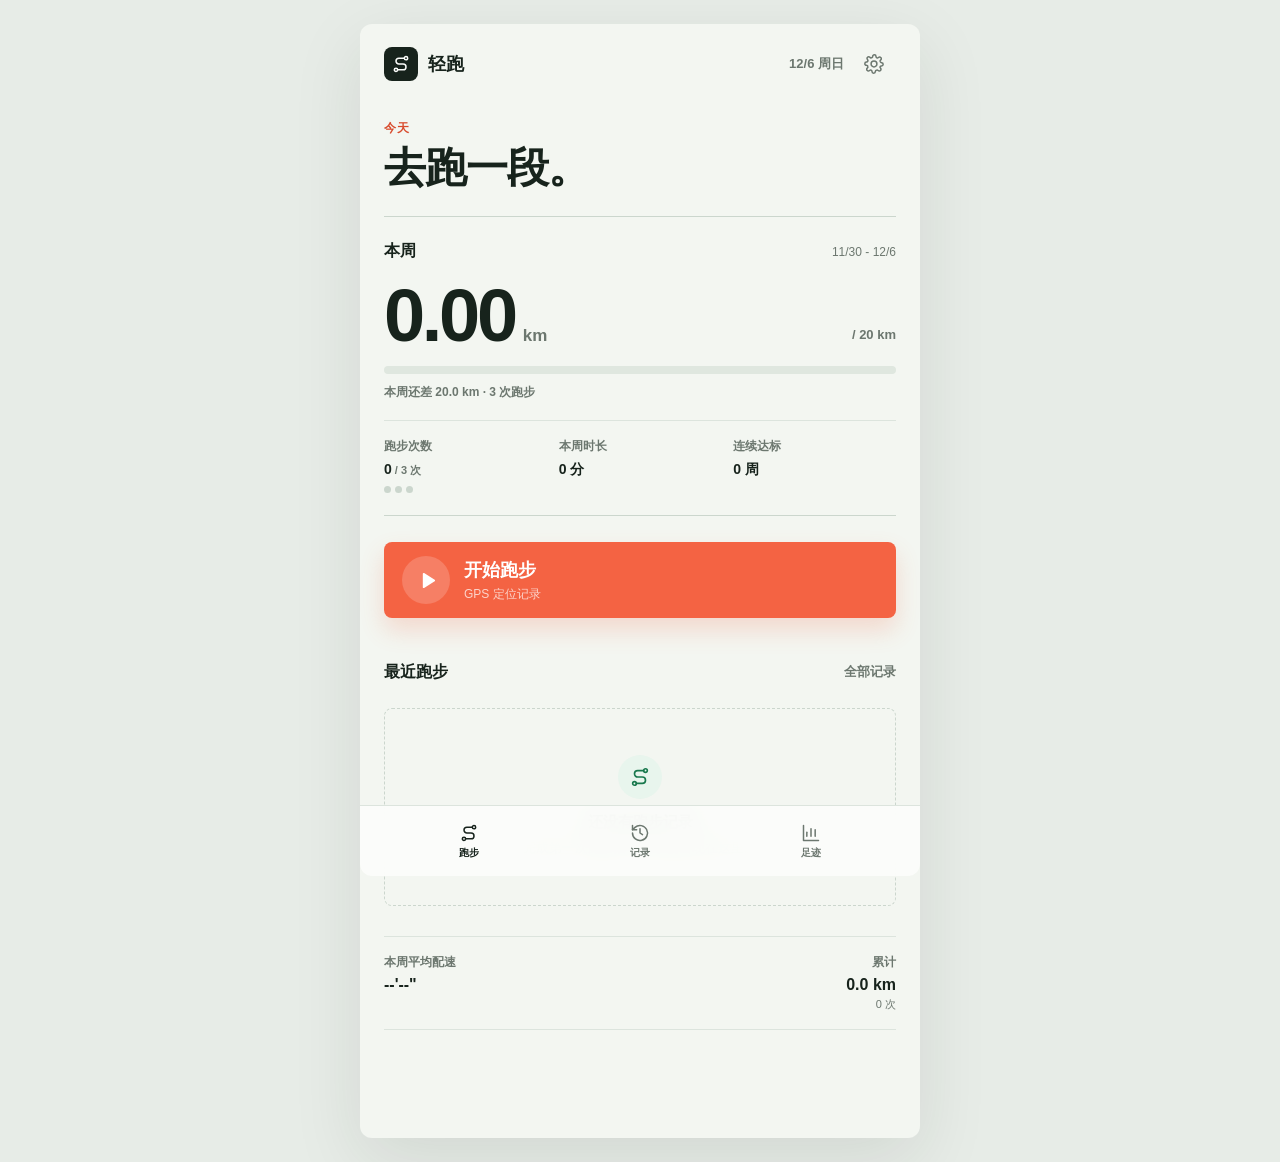
==== commit b67fa988: "Add files via upload" ====
--- a/index.html
+++ b/index.html
@@ -222,8 +222,8 @@
 
         <section class="view" id="trends-view" data-view="trends" aria-labelledby="trends-title">
           <div class="page-intro trends-intro">
-            <p class="eyebrow">趋势</p>
-            <h1 id="trends-title">看见积累</h1>
+            <p class="eyebrow">足迹</p>
+            <h1 id="trends-title">跑过的日子</h1>
           </div>
 
           <section class="trend-goal-band" aria-labelledby="trend-goal-title">
@@ -245,6 +245,31 @@
             </div>
           </section>
 
+          <section class="year-band" aria-labelledby="year-summary-title">
+            <div class="band-heading">
+              <h2 id="year-summary-title">今年</h2>
+              <span id="year-summary-label"></span>
+            </div>
+            <div class="year-metric-grid">
+              <div>
+                <span class="meta-label">跑步天数</span>
+                <strong id="year-active-days">0 天</strong>
+              </div>
+              <div>
+                <span class="meta-label">累计距离</span>
+                <strong id="year-distance">0.0 km</strong>
+              </div>
+              <div>
+                <span class="meta-label">跑步次数</span>
+                <strong id="year-run-count">0 次</strong>
+              </div>
+              <div>
+                <span class="meta-label">最长连续</span>
+                <strong id="year-week-streak">0 周</strong>
+              </div>
+            </div>
+          </section>
+
           <section class="chart-section" aria-labelledby="weekly-chart-title">
             <div class="section-heading">
               <h2 id="weekly-chart-title">最近 8 周</h2>
@@ -253,17 +278,37 @@
             <div class="week-chart" id="weekly-chart"></div>
           </section>
 
-          <section class="trend-stats" aria-label="累计统计">
-            <div>
-              <svg class="icon"><use href="#i-calendar"></use></svg>
-              <span>本月跑量</span>
-              <strong id="month-distance">0.00 km</strong>
-            </div>
-            <div>
-              <svg class="icon"><use href="#i-target"></use></svg>
-              <span>连续达标</span>
-              <strong id="trend-streak">0 周</strong>
-            </div>
+          <section class="calendar-section" aria-labelledby="calendar-title">
+            <div class="calendar-heading">
+              <div>
+                <p class="eyebrow">跑步日历</p>
+                <h2 id="calendar-title">每一个跑步日</h2>
+              </div>
+              <div class="calendar-controls" aria-label="日历月份">
+                <button class="calendar-nav-button" id="calendar-prev-button" type="button" aria-label="上个月">
+                  <svg class="icon"><use href="#i-chevron-right"></use></svg>
+                </button>
+                <span id="calendar-month-label"></span>
+                <button class="calendar-nav-button" id="calendar-next-button" type="button" aria-label="下个月">
+                  <svg class="icon"><use href="#i-chevron-right"></use></svg>
+                </button>
+              </div>
+            </div>
+            <div class="calendar-weekdays" aria-hidden="true">
+              <span>一</span><span>二</span><span>三</span><span>四</span><span>五</span><span>六</span><span>日</span>
+            </div>
+            <div class="calendar-grid" id="calendar-grid" role="grid" aria-label="跑步日历"></div>
+            <button class="calendar-today-button" id="calendar-today-button" type="button" hidden>回到本月</button>
+            <div class="calendar-month-summary" id="calendar-month-summary"></div>
+            <div class="calendar-day-detail" id="calendar-day-detail" aria-live="polite"></div>
+          </section>
+
+          <section class="achievement-section" aria-labelledby="achievement-title">
+            <div class="section-heading">
+              <h2 id="achievement-title">里程碑</h2>
+              <span class="section-caption" id="achievement-count">0 / 6</span>
+            </div>
+            <div class="achievement-grid" id="achievement-grid"></div>
           </section>
 
           <section class="records-section" aria-labelledby="records-title">
@@ -355,6 +400,15 @@
               <svg class="icon"><use href="#i-trash"></use></svg>
             </button>
           </div>
+          <div class="record-milestone-banner" id="record-milestone-banner" hidden>
+            <span class="milestone-banner-icon">
+              <svg class="icon"><use href="#i-trophy"></use></svg>
+            </span>
+            <span>
+              <small>新的里程碑</small>
+              <strong id="record-milestone-text"></strong>
+            </span>
+          </div>
           <div class="record-heading">
             <p class="eyebrow" id="record-date"></p>
             <h1 id="record-title">跑步记录</h1>
@@ -406,7 +460,7 @@
         </button>
         <button class="tab" type="button" data-tab="trends">
           <svg class="icon"><use href="#i-chart"></use></svg>
-          <span>趋势</span>
+          <span>足迹</span>
         </button>
       </nav>
     </div>
--- a/styles-v2.css
+++ b/styles-v2.css
@@ -212,6 +212,31 @@
   padding-top: 23px;
 }
 
+.year-band {
+  margin-top: 28px;
+  padding: 21px 0;
+  border-top: 1px solid var(--line-strong);
+  border-bottom: 1px solid var(--line-strong);
+}
+
+.year-metric-grid {
+  display: grid;
+  grid-template-columns: 1fr 1fr;
+  row-gap: 20px;
+}
+
+.year-metric-grid > div:nth-child(even) {
+  padding-left: 20px;
+  border-left: 1px solid var(--line);
+}
+
+.year-metric-grid strong {
+  display: block;
+  margin-top: 6px;
+  font-size: 19px;
+  font-variant-numeric: tabular-nums;
+}
+
 .trend-goal-grid {
   display: grid;
   grid-template-columns: 1fr 1fr;
@@ -317,6 +342,394 @@
 
 .records-section {
   margin-top: 22px;
+}
+
+.calendar-section {
+  margin-top: 24px;
+  padding: 22px 0;
+  border-top: 1px solid var(--line-strong);
+}
+
+.calendar-heading {
+  display: flex;
+  align-items: flex-end;
+  justify-content: space-between;
+  gap: 16px;
+}
+
+.calendar-heading .eyebrow {
+  margin-bottom: 5px;
+}
+
+.calendar-heading h2 {
+  font-size: 17px;
+}
+
+.calendar-controls {
+  display: flex;
+  align-items: center;
+  gap: 2px;
+}
+
+.calendar-controls > span {
+  min-width: 78px;
+  color: var(--muted);
+  font-size: 11px;
+  font-weight: 650;
+  text-align: center;
+}
+
+.calendar-nav-button {
+  display: grid;
+  width: 40px;
+  height: 44px;
+  place-items: center;
+  border-radius: 7px;
+  background: transparent;
+  color: var(--muted);
+}
+
+.calendar-nav-button:disabled {
+  opacity: 0.25;
+}
+
+.calendar-nav-button .icon {
+  width: 17px;
+  height: 17px;
+}
+
+#calendar-prev-button .icon {
+  transform: rotate(180deg);
+}
+
+.calendar-weekdays,
+.calendar-grid {
+  display: grid;
+  grid-template-columns: repeat(7, minmax(0, 1fr));
+}
+
+.calendar-weekdays {
+  margin-top: 18px;
+  padding-bottom: 7px;
+  color: var(--muted);
+  font-size: 10px;
+  font-weight: 650;
+  text-align: center;
+}
+
+.calendar-grid {
+  row-gap: 5px;
+}
+
+.calendar-blank {
+  min-height: 44px;
+}
+
+.calendar-day {
+  position: relative;
+  display: flex;
+  min-width: 0;
+  min-height: 44px;
+  padding: 6px 0 8px;
+  flex-direction: column;
+  align-items: center;
+  justify-content: center;
+  gap: 3px;
+  border-radius: 7px;
+  background: transparent;
+  color: var(--ink);
+  font-size: 12px;
+  font-variant-numeric: tabular-nums;
+}
+
+.calendar-day:disabled {
+  opacity: 0.22;
+}
+
+.calendar-day.is-today {
+  box-shadow: inset 0 0 0 1px var(--line-strong);
+}
+
+.calendar-day.is-selected {
+  background: var(--ink);
+  color: white;
+}
+
+.calendar-run-dot {
+  width: 4px;
+  height: 4px;
+  border-radius: 50%;
+  background: transparent;
+}
+
+.calendar-day.has-runs .calendar-run-dot {
+  background: var(--coral);
+}
+
+.calendar-day.is-selected .calendar-run-dot {
+  background: var(--mint);
+}
+
+.calendar-today-button {
+  display: inline-flex;
+  min-height: 40px;
+  margin: 9px 0 0;
+  padding: 7px 11px;
+  align-items: center;
+  border: 1px solid var(--line);
+  border-radius: 7px;
+  background: var(--surface);
+  color: var(--muted);
+  font-size: 11px;
+  font-weight: 650;
+}
+
+.calendar-today-button[hidden] {
+  display: none;
+}
+
+.calendar-month-summary {
+  margin-top: 13px;
+  padding-top: 12px;
+  border-top: 1px solid var(--line);
+  color: var(--muted);
+  font-size: 11px;
+  font-variant-numeric: tabular-nums;
+}
+
+.calendar-day-detail {
+  margin-top: 13px;
+}
+
+.calendar-hint {
+  margin: 0;
+  color: var(--muted);
+  font-size: 11px;
+}
+
+.calendar-detail-heading {
+  display: flex;
+  align-items: baseline;
+  justify-content: space-between;
+  gap: 12px;
+  padding: 12px 0 8px;
+}
+
+.calendar-detail-heading strong {
+  font-size: 13px;
+}
+
+.calendar-detail-heading span {
+  color: var(--muted);
+  font-size: 10px;
+}
+
+.calendar-run-item {
+  display: grid;
+  width: 100%;
+  min-height: 55px;
+  padding: 10px 0;
+  grid-template-columns: minmax(0, 1fr) auto 18px;
+  align-items: center;
+  gap: 9px;
+  border-top: 1px solid var(--line);
+  background: transparent;
+  text-align: left;
+}
+
+.calendar-run-item strong {
+  font-size: 13px;
+  font-variant-numeric: tabular-nums;
+}
+
+.calendar-run-item > span {
+  color: var(--muted);
+  font-size: 10px;
+  font-variant-numeric: tabular-nums;
+}
+
+.calendar-run-arrow {
+  width: 16px;
+  height: 16px;
+  color: var(--muted);
+}
+
+.achievement-section {
+  margin-top: 24px;
+  padding: 22px 0;
+  border-top: 1px solid var(--line-strong);
+}
+
+.achievement-grid {
+  display: grid;
+  grid-template-columns: 1fr 1fr;
+  gap: 9px;
+  margin-top: 14px;
+}
+
+.achievement-card {
+  position: relative;
+  min-height: 170px;
+  padding: 14px 13px 13px;
+  overflow: hidden;
+  border: 1px solid var(--line);
+  border-radius: 8px;
+  background: var(--surface);
+}
+
+.achievement-card.is-locked {
+  color: #6f7972;
+}
+
+.achievement-card.is-unlocked {
+  border-color: #cce4d5;
+  background: #f8fcf9;
+}
+
+.achievement-icon {
+  display: grid;
+  width: 36px;
+  height: 36px;
+  margin-bottom: 12px;
+  place-items: center;
+  border-radius: 50%;
+  background: #edf1ed;
+  color: #89928b;
+}
+
+.achievement-card.is-unlocked .achievement-icon {
+  background: var(--mint);
+  color: var(--green);
+}
+
+.achievement-card[data-category="distance"].is-unlocked .achievement-icon {
+  background: var(--coral-soft);
+  color: var(--coral-dark);
+}
+
+.achievement-card[data-category="rhythm"].is-unlocked .achievement-icon {
+  background: #f3eedb;
+  color: #8b6820;
+}
+
+.achievement-icon .icon {
+  width: 18px;
+  height: 18px;
+}
+
+.achievement-card > strong {
+  display: block;
+  font-size: 14px;
+}
+
+.achievement-card p {
+  min-height: 32px;
+  margin: 5px 0 9px;
+  color: var(--muted);
+  font-size: 10px;
+  line-height: 1.55;
+}
+
+.achievement-card small {
+  display: block;
+  min-height: 15px;
+  color: var(--muted);
+  font-size: 9px;
+  font-variant-numeric: tabular-nums;
+}
+
+.achievement-card.is-unlocked small {
+  color: var(--green);
+}
+
+.achievement-track {
+  position: absolute;
+  right: 13px;
+  bottom: 12px;
+  left: 13px;
+  height: 4px;
+  overflow: hidden;
+  border-radius: 999px;
+  background: #e5ebe5;
+}
+
+.achievement-track > span {
+  display: block;
+  width: 0;
+  height: 100%;
+  border-radius: inherit;
+  background: var(--coral);
+  transition: width 400ms ease;
+}
+
+.achievement-card.is-unlocked .achievement-track > span {
+  background: var(--green);
+}
+
+.record-milestone-banner {
+  display: flex;
+  margin-top: 10px;
+  padding: 13px 14px;
+  align-items: center;
+  gap: 11px;
+  border: 1px solid #cce4d5;
+  border-radius: 8px;
+  background: var(--mint-soft);
+  color: var(--ink);
+}
+
+.record-milestone-banner[hidden] {
+  display: none;
+}
+
+.milestone-banner-icon {
+  display: grid;
+  flex: 0 0 36px;
+  width: 36px;
+  height: 36px;
+  place-items: center;
+  border-radius: 50%;
+  background: var(--mint);
+  color: var(--green);
+}
+
+.milestone-banner-icon .icon {
+  width: 19px;
+  height: 19px;
+}
+
+.record-milestone-banner > span:last-child {
+  min-width: 0;
+}
+
+.record-milestone-banner small,
+.record-milestone-banner strong {
+  display: block;
+}
+
+.record-milestone-banner small {
+  margin-bottom: 3px;
+  color: var(--green);
+  font-size: 9px;
+  font-weight: 700;
+}
+
+.record-milestone-banner strong {
+  overflow-wrap: anywhere;
+  font-size: 12px;
+  line-height: 1.5;
+}
+
+.route-path-detail {
+  stroke-dasharray: 1;
+  stroke-dashoffset: 1;
+  animation: route-draw 800ms ease-out forwards;
+}
+
+@keyframes route-draw {
+  to {
+    stroke-dashoffset: 0;
+  }
 }
 
 .personal-records {
